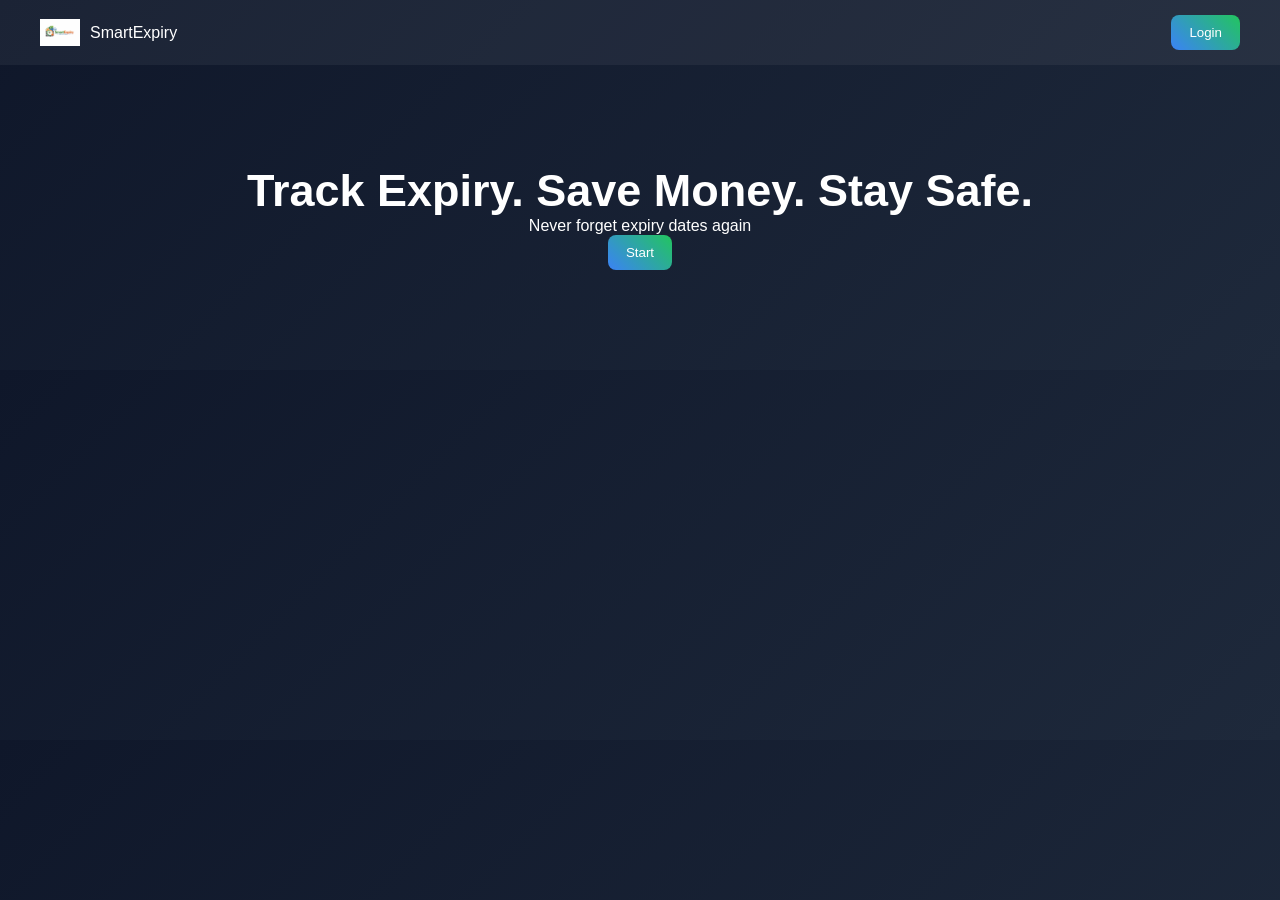
==== index.html @ aba37f8c "Add files via upload" ====
<!DOCTYPE html>
<html>
<head>
<meta charset="UTF-8">
<title>Smart Expiry</title>

<link rel="stylesheet" href="style1.css">
<link rel="manifest" href="manifest.json">
<meta name="theme-color" content="#1e293b">

<link rel="apple-touch-icon" href="icons/icon-192.png">
<meta name="apple-mobile-web-app-capable" content="yes">
<meta name="apple-mobile-web-app-status-bar-style" content="black-translucent">
</head>

<body>

<div class="navbar">
    <div class="logo">
        <img src="SmartExpiry Logo.png" width="40"> SmartExpiry
    </div>
    <button onclick="goLogin()">Login</button>
</div>

<div class="hero">
    <h1>Track Expiry. Save Money. Stay Safe.</h1>
    <p>Never forget expiry dates again</p>
    <button onclick="goLogin()">Start</button>
</div>

<script>
function goLogin(){
    window.location.href="login1.html";
}
</script>

<script>
if ("serviceWorker" in navigator) {
    navigator.serviceWorker.register("/javas/sw.js");
}
</script>

</body>
</html>
---- style1.css ----
* {
    margin:0;
    padding:0;
    box-sizing:border-box;
    font-family: 'Segoe UI', sans-serif;
}

body {
    background: linear-gradient(135deg, #0f172a, #1e293b);
    color:white;
}

.navbar {
    display:flex;
    justify-content:space-between;
    padding:15px 40px;
    background: rgba(255,255,255,0.05);
}

.logo {
    display:flex;
    align-items:center;
    gap:10px;
}

button {
    background: linear-gradient(45deg,#3b82f6,#22c55e);
    border:none;
    padding:10px 18px;
    color:white;
    border-radius:8px;
    cursor:pointer;
}

.hero {
    text-align:center;
    padding:100px 20px;
}

.hero h1 {
    font-size:45px;
}

.form {
    text-align:center;
    padding:30px;
}

input {
    padding:10px;
    margin:5px;
}

#list {
    display:flex;
    flex-wrap:wrap;
    justify-content:center;
}

.item {
    background:#1e293b;
    margin:10px;
    padding:15px;
    border-radius:10px;
    width:250px;
    text-align:center;
}

/* Stats */
/* Stats */
.stats {
    display:flex;
    justify-content:center;
    gap:20px;
    padding:20px;
    flex-wrap:wrap;
}

.stat-card {
    background:#1e293b;
    padding:20px;
    border-radius:12px;
    width:150px;
    text-align:center;
}

/* Chart */
.chart-box {
    width:80%;
    margin:20px auto;
    background:#1e293b;
    padding:20px;
    border-radius:12px;
}

/* Search */
.search-box {
    text-align:center;
}

.search-box input {
    padding:10px;
    width:60%;
    border-radius:8px;
    border:none;
}

/* Items */
.item {
    background:#1e293b;
    padding:15px;
    margin:10px;
    border-radius:10px;
    transition:0.3s;
}

.item:hover {
    transform:scale(1.03);
}

/* Notifications */
#notify {
    position:fixed;
    top:20px;
    right:20px;
}

.toast {
    background:#1e293b;
    padding:15px;
    margin-top:10px;
    border-radius:8px;
}

.toast.success { border-left:5px solid #22c55e; }
.toast.warning { border-left:5px solid #facc15; }
.toast.error { border-left:5px solid #ef4444; }

/* Colors */
.green { border-left:5px solid #22c55e; }
.yellow { border-left:5px solid #facc15; }
.red { border-left:5px solid #ef4444; }

/* Mobile */
@media (max-width:768px) {
    .stats { flex-direction:column; align-items:center; }
    .chart-box { width:95%; }
}
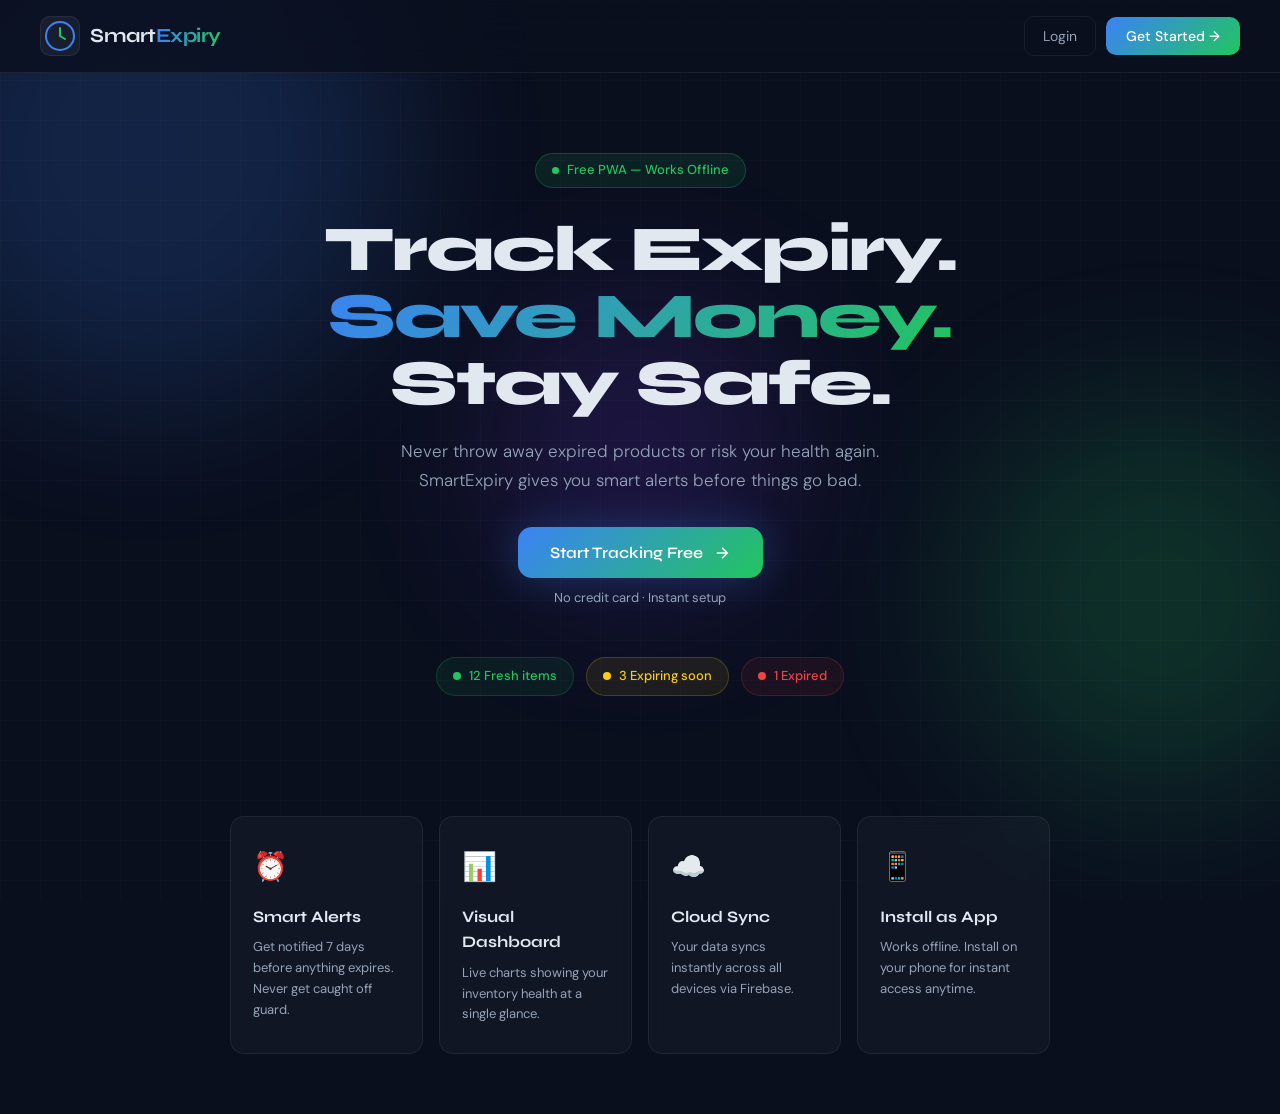
==== commit 91277f34: "Add files via upload" ====
--- a/index.html
+++ b/index.html
@@ -1,44 +1,140 @@
 <!DOCTYPE html>
-<html>
+<html lang="en">
 <head>
 <meta charset="UTF-8">
-<title>Smart Expiry</title>
-
+<meta name="viewport" content="width=device-width, initial-scale=1.0">
+<title>SmartExpiry — Track Expiry. Save Money. Stay Safe.</title>
 <link rel="stylesheet" href="style1.css">
 <link rel="manifest" href="manifest.json">
-<meta name="theme-color" content="#1e293b">
+<meta name="theme-color" content="#0a0f1e">
+<link rel="apple-touch-icon" href="icons/icon-192.png">
+<meta name="mobile-web-app-capable" content="yes">
+<meta name="apple-mobile-web-app-status-bar-style" content="black-translucent">
+<link href="https://fonts.googleapis.com/css2?family=Syne:wght@400;600;700;800&family=DM+Sans:ital,wght@0,300;0,400;0,500;1,300&display=swap" rel="stylesheet">
+</head>
+<body class="landing-page">
 
-<link rel="apple-touch-icon" href="icons/icon-192.png">
-<meta name="apple-mobile-web-app-capable" content="yes">
-<meta name="apple-mobile-web-app-status-bar-style" content="black-translucent">
-</head>
+<!-- Animated background -->
+<div class="bg-orbs">
+  <div class="orb orb1"></div>
+  <div class="orb orb2"></div>
+  <div class="orb orb3"></div>
+</div>
+<div class="grid-overlay"></div>
 
-<body>
+<!-- Navbar -->
+<nav class="navbar">
+  <div class="nav-brand">
+    <div class="logo-mark">
+      <svg width="32" height="32" viewBox="0 0 32 32" fill="none">
+        <circle cx="16" cy="16" r="14" stroke="url(#g1)" stroke-width="2"/>
+        <path d="M16 8v8l5 3" stroke="#22c55e" stroke-width="2" stroke-linecap="round"/>
+        <defs>
+          <linearGradient id="g1" x1="0" y1="0" x2="32" y2="32">
+            <stop offset="0%" stop-color="#3b82f6"/>
+            <stop offset="100%" stop-color="#22c55e"/>
+          </linearGradient>
+        </defs>
+      </svg>
+    </div>
+    <span class="brand-name">Smart<em>Expiry</em></span>
+  </div>
+  <div class="nav-actions">
+    <button class="btn-ghost" onclick="goLogin()">Login</button>
+    <button class="btn-primary" onclick="goLogin()">Get Started →</button>
+  </div>
+</nav>
 
-<div class="navbar">
-    <div class="logo">
-        <img src="SmartExpiry Logo.png" width="40"> SmartExpiry
+<!-- Hero -->
+<section class="hero">
+  <div class="hero-badge">
+    <span class="badge-dot"></span>
+    Free PWA — Works Offline
+  </div>
+  <h1 class="hero-title">
+    Track Expiry.<br>
+    <span class="gradient-text">Save Money.</span><br>
+    Stay Safe.
+  </h1>
+  <p class="hero-sub">Never throw away expired products or risk your health again. SmartExpiry gives you smart alerts before things go bad.</p>
+  <div class="hero-cta">
+    <button class="btn-hero" onclick="goLogin()">
+      <span>Start Tracking Free</span>
+      <svg width="18" height="18" viewBox="0 0 24 24" fill="none" stroke="currentColor" stroke-width="2"><path d="M5 12h14M12 5l7 7-7 7"/></svg>
+    </button>
+    <p class="hero-note">No credit card · Instant setup</p>
+  </div>
+
+  <!-- Floating stats -->
+  <div class="hero-stats">
+    <div class="stat-pill green-pill">
+      <span class="pill-dot green-dot"></span>
+      <span>12 Fresh items</span>
     </div>
-    <button onclick="goLogin()">Login</button>
-</div>
+    <div class="stat-pill yellow-pill">
+      <span class="pill-dot yellow-dot"></span>
+      <span>3 Expiring soon</span>
+    </div>
+    <div class="stat-pill red-pill">
+      <span class="pill-dot red-dot"></span>
+      <span>1 Expired</span>
+    </div>
+  </div>
+</section>
 
-<div class="hero">
-    <h1>Track Expiry. Save Money. Stay Safe.</h1>
-    <p>Never forget expiry dates again</p>
-    <button onclick="goLogin()">Start</button>
-</div>
+<!-- Features -->
+<section class="features">
+  <div class="features-grid">
+    <div class="feature-card">
+      <div class="feature-icon">⏰</div>
+      <h3>Smart Alerts</h3>
+      <p>Get notified 7 days before anything expires. Never get caught off guard.</p>
+    </div>
+    <div class="feature-card">
+      <div class="feature-icon">📊</div>
+      <h3>Visual Dashboard</h3>
+      <p>Live charts showing your inventory health at a single glance.</p>
+    </div>
+    <div class="feature-card">
+      <div class="feature-icon">☁️</div>
+      <h3>Cloud Sync</h3>
+      <p>Your data syncs instantly across all devices via Firebase.</p>
+    </div>
+    <div class="feature-card">
+      <div class="feature-icon">📱</div>
+      <h3>Install as App</h3>
+      <p>Works offline. Install on your phone for instant access anytime.</p>
+    </div>
+  </div>
+</section>
+
+<!-- Install button -->
+<button id="installBtn" class="install-fab">
+  <svg width="20" height="20" viewBox="0 0 24 24" fill="none" stroke="currentColor" stroke-width="2"><path d="M12 2v13M7 11l5 5 5-5"/><path d="M3 19h18"/></svg>
+  Install App
+</button>
 
 <script>
-function goLogin(){
-    window.location.href="login1.html";
+function goLogin(){ window.location.href = "login1.html"; }
+if ("serviceWorker" in navigator) {
+  navigator.serviceWorker.register("javas/sw.js")
+    .then(() => console.log("SW Registered"))
+    .catch(err => console.log("SW error:", err));
 }
+let deferredPrompt;
+const installBtn = document.getElementById("installBtn");
+window.addEventListener("beforeinstallprompt", (e) => {
+  e.preventDefault();
+  deferredPrompt = e;
+  installBtn.style.display = "flex";
+});
+installBtn.addEventListener("click", async () => {
+  if (!deferredPrompt) return;
+  deferredPrompt.prompt();
+  const choice = await deferredPrompt.userChoice;
+  deferredPrompt = null;
+  installBtn.style.display = "none";
+});
 </script>
-
-<script>
-if ("serviceWorker" in navigator) {
-    navigator.serviceWorker.register("/javas/sw.js");
-}
-</script>
-
 </body>
 </html>
--- a/style1.css
+++ b/style1.css
@@ -1,148 +1,873 @@
-* {
-    margin:0;
-    padding:0;
-    box-sizing:border-box;
-    font-family: 'Segoe UI', sans-serif;
-}
+/* =============================================
+   SmartExpiry — Complete Stylesheet
+   ============================================= */
+
+@import url('https://fonts.googleapis.com/css2?family=Syne:wght@400;600;700;800&family=DM+Sans:ital,wght@0,300;0,400;0,500;1,300&display=swap');
+
+/* ---- CSS Variables ---- */
+:root {
+  --bg:         #0a0f1e;
+  --bg2:        #0f172a;
+  --surface:    #111827;
+  --surface2:   #1a2438;
+  --border:     rgba(255,255,255,0.07);
+  --text:       #e2e8f0;
+  --text2:      #94a3b8;
+  --green:      #22c55e;
+  --yellow:     #facc15;
+  --red:        #ef4444;
+  --blue:       #3b82f6;
+  --font-head:  'Syne', sans-serif;
+  --font-body:  'DM Sans', sans-serif;
+  --radius:     14px;
+  --transition: 0.25s cubic-bezier(0.4,0,0.2,1);
+}
+
+/* ---- Reset ---- */
+*, *::before, *::after {
+  margin: 0; padding: 0;
+  box-sizing: border-box;
+}
+
+html { scroll-behavior: smooth; }
 
 body {
-    background: linear-gradient(135deg, #0f172a, #1e293b);
-    color:white;
-}
-
+  background: var(--bg);
+  color: var(--text);
+  font-family: var(--font-body);
+  font-size: 15px;
+  line-height: 1.6;
+  min-height: 100vh;
+  overflow-x: hidden;
+  position: relative;
+}
+
+/* ---- Background Orbs ---- */
+.bg-orbs {
+  position: fixed;
+  inset: 0;
+  pointer-events: none;
+  z-index: 0;
+  overflow: hidden;
+}
+.orb {
+  position: absolute;
+  border-radius: 50%;
+  filter: blur(80px);
+  opacity: 0.18;
+}
+.orb1 { width: 500px; height: 500px; background: var(--blue);   top: -100px; left: -100px; animation: orbFloat 12s ease-in-out infinite; }
+.orb2 { width: 400px; height: 400px; background: var(--green);  bottom: 100px; right: -80px; animation: orbFloat 16s ease-in-out infinite reverse; }
+.orb3 { width: 300px; height: 300px; background: #7c3aed; top: 50%; left: 50%; transform: translate(-50%,-50%); animation: orbFloat 10s ease-in-out infinite 4s; }
+
+@keyframes orbFloat {
+  0%,100% { transform: translateY(0) scale(1); }
+  50%      { transform: translateY(-30px) scale(1.05); }
+}
+
+.grid-overlay {
+  position: fixed;
+  inset: 0;
+  pointer-events: none;
+  z-index: 0;
+  background-image:
+    linear-gradient(rgba(255,255,255,0.02) 1px, transparent 1px),
+    linear-gradient(90deg, rgba(255,255,255,0.02) 1px, transparent 1px);
+  background-size: 40px 40px;
+}
+
+/* All content above bg */
+body > *:not(.bg-orbs):not(.grid-overlay) {
+  position: relative;
+  z-index: 1;
+}
+
+/* =============================================
+   SHARED COMPONENTS
+   ============================================= */
+
+/* ---- Navbar ---- */
 .navbar {
-    display:flex;
-    justify-content:space-between;
-    padding:15px 40px;
-    background: rgba(255,255,255,0.05);
-}
-
-.logo {
-    display:flex;
-    align-items:center;
-    gap:10px;
-}
-
-button {
-    background: linear-gradient(45deg,#3b82f6,#22c55e);
-    border:none;
-    padding:10px 18px;
-    color:white;
-    border-radius:8px;
-    cursor:pointer;
-}
-
-.hero {
-    text-align:center;
-    padding:100px 20px;
-}
-
-.hero h1 {
-    font-size:45px;
-}
-
-.form {
-    text-align:center;
-    padding:30px;
-}
-
-input {
-    padding:10px;
-    margin:5px;
-}
-
-#list {
-    display:flex;
-    flex-wrap:wrap;
-    justify-content:center;
-}
-
-.item {
-    background:#1e293b;
-    margin:10px;
-    padding:15px;
-    border-radius:10px;
-    width:250px;
-    text-align:center;
-}
-
-/* Stats */
-/* Stats */
+  display: flex;
+  align-items: center;
+  justify-content: space-between;
+  padding: 16px 40px;
+  background: rgba(10,15,30,0.8);
+  backdrop-filter: blur(20px);
+  border-bottom: 1px solid var(--border);
+  position: sticky;
+  top: 0;
+  z-index: 100;
+}
+
+.nav-brand {
+  display: flex;
+  align-items: center;
+  gap: 10px;
+  text-decoration: none;
+}
+
+.logo-mark {
+  display: flex;
+  align-items: center;
+  justify-content: center;
+  width: 40px; height: 40px;
+  background: rgba(255,255,255,0.05);
+  border-radius: 10px;
+  border: 1px solid var(--border);
+}
+
+.brand-name {
+  font-family: var(--font-head);
+  font-size: 20px;
+  font-weight: 700;
+  color: var(--text);
+  letter-spacing: -0.5px;
+}
+.brand-name em {
+  font-style: normal;
+  background: linear-gradient(90deg, var(--blue), var(--green));
+  background-clip: text;
+  -webkit-background-clip: text;
+  -webkit-text-fill-color: transparent;
+}
+
+.nav-actions {
+  display: flex;
+  align-items: center;
+  gap: 10px;
+}
+
+.nav-right {
+  display: flex;
+  align-items: center;
+  gap: 12px;
+}
+
+.nav-user {
+  font-size: 13px;
+  color: var(--text2);
+  background: var(--surface);
+  padding: 6px 14px;
+  border-radius: 20px;
+  border: 1px solid var(--border);
+  max-width: 200px;
+  overflow: hidden;
+  text-overflow: ellipsis;
+  white-space: nowrap;
+}
+
+/* ---- Buttons ---- */
+button { cursor: pointer; font-family: var(--font-body); }
+
+.btn-primary {
+  background: linear-gradient(135deg, var(--blue), var(--green));
+  border: none;
+  padding: 10px 20px;
+  color: white;
+  border-radius: 10px;
+  font-size: 14px;
+  font-weight: 500;
+  transition: var(--transition);
+  display: inline-flex;
+  align-items: center;
+  gap: 6px;
+}
+.btn-primary:hover { opacity: 0.88; transform: translateY(-1px); }
+
+.btn-ghost {
+  background: transparent;
+  border: 1px solid var(--border);
+  padding: 10px 18px;
+  color: var(--text2);
+  border-radius: 10px;
+  font-size: 14px;
+  transition: var(--transition);
+}
+.btn-ghost:hover { border-color: rgba(255,255,255,0.2); color: var(--text); background: var(--surface); }
+
+.btn-logout {
+  background: rgba(239,68,68,0.1);
+  border: 1px solid rgba(239,68,68,0.2);
+  padding: 8px 16px;
+  color: var(--red);
+  border-radius: 10px;
+  font-size: 13px;
+  display: inline-flex;
+  align-items: center;
+  gap: 6px;
+  transition: var(--transition);
+}
+.btn-logout:hover { background: rgba(239,68,68,0.2); }
+
+/* ---- Input groups ---- */
+.input-group {
+  display: flex;
+  flex-direction: column;
+  gap: 6px;
+  margin-bottom: 16px;
+}
+.input-group label {
+  font-size: 12px;
+  font-weight: 500;
+  color: var(--text2);
+  text-transform: uppercase;
+  letter-spacing: 0.06em;
+}
+.input-wrap {
+  position: relative;
+  display: flex;
+  align-items: center;
+}
+.input-icon {
+  position: absolute;
+  left: 14px;
+  color: var(--text2);
+  pointer-events: none;
+}
+.input-wrap input {
+  width: 100%;
+  background: var(--surface2);
+  border: 1px solid var(--border);
+  border-radius: 10px;
+  padding: 11px 14px 11px 40px;
+  color: var(--text);
+  font-size: 14px;
+  font-family: var(--font-body);
+  transition: var(--transition);
+  outline: none;
+  appearance: none;
+  -webkit-appearance: none;
+}
+.input-wrap input:focus {
+  border-color: var(--blue);
+  background: rgba(59,130,246,0.06);
+  box-shadow: 0 0 0 3px rgba(59,130,246,0.12);
+}
+.input-wrap input::placeholder { color: rgba(148,163,184,0.5); }
+
+/* Calendar icon color fix */
+input[type="date"]::-webkit-calendar-picker-indicator {
+  filter: invert(0.7);
+}
+
+.toggle-pass {
+  position: absolute;
+  right: 12px;
+  background: none;
+  border: none;
+  color: var(--text2);
+  padding: 4px;
+  transition: var(--transition);
+}
+.toggle-pass:hover { color: var(--text); }
+
+/* =============================================
+   LANDING PAGE
+   ============================================= */
+.landing-page .hero {
+  text-align: center;
+  padding: 80px 20px 60px;
+  max-width: 720px;
+  margin: 0 auto;
+}
+
+.hero-badge {
+  display: inline-flex;
+  align-items: center;
+  gap: 8px;
+  background: rgba(34,197,94,0.1);
+  border: 1px solid rgba(34,197,94,0.25);
+  color: var(--green);
+  padding: 6px 16px;
+  border-radius: 20px;
+  font-size: 13px;
+  font-weight: 500;
+  margin-bottom: 28px;
+}
+.badge-dot {
+  width: 7px; height: 7px;
+  background: var(--green);
+  border-radius: 50%;
+  animation: pulse 2s infinite;
+}
+@keyframes pulse {
+  0%,100% { opacity:1; transform: scale(1); }
+  50%      { opacity:0.5; transform: scale(1.4); }
+}
+
+.hero-title {
+  font-family: var(--font-head);
+  font-size: clamp(38px, 7vw, 64px);
+  font-weight: 800;
+  line-height: 1.05;
+  letter-spacing: -2px;
+  margin-bottom: 20px;
+}
+
+.gradient-text {
+  background: linear-gradient(135deg, var(--blue), var(--green));
+  background-clip: text;
+  -webkit-background-clip: text;
+  -webkit-text-fill-color: transparent;
+}
+
+.hero-sub {
+  font-size: 17px;
+  color: var(--text2);
+  max-width: 480px;
+  margin: 0 auto 32px;
+  line-height: 1.7;
+  font-weight: 300;
+}
+
+.hero-cta {
+  display: flex;
+  flex-direction: column;
+  align-items: center;
+  gap: 10px;
+  margin-bottom: 48px;
+}
+
+.btn-hero {
+  background: linear-gradient(135deg, var(--blue), var(--green));
+  border: none;
+  padding: 16px 32px;
+  color: white;
+  border-radius: 14px;
+  font-size: 16px;
+  font-weight: 600;
+  font-family: var(--font-head);
+  display: inline-flex;
+  align-items: center;
+  gap: 10px;
+  transition: var(--transition);
+  box-shadow: 0 0 40px rgba(59,130,246,0.3);
+}
+.btn-hero:hover { transform: translateY(-2px); box-shadow: 0 0 60px rgba(59,130,246,0.45); }
+
+.hero-note {
+  font-size: 13px;
+  color: var(--text2);
+}
+
+/* Floating stat pills */
+.hero-stats {
+  display: flex;
+  justify-content: center;
+  gap: 12px;
+  flex-wrap: wrap;
+}
+.stat-pill {
+  display: inline-flex;
+  align-items: center;
+  gap: 8px;
+  padding: 8px 16px;
+  border-radius: 20px;
+  font-size: 13px;
+  font-weight: 500;
+  border: 1px solid;
+  animation: floatUp 0.6s ease both;
+}
+.green-pill  { background: rgba(34,197,94,0.08);  border-color: rgba(34,197,94,0.2);  color: var(--green); }
+.yellow-pill { background: rgba(250,204,21,0.08); border-color: rgba(250,204,21,0.2); color: var(--yellow); }
+.red-pill    { background: rgba(239,68,68,0.08);  border-color: rgba(239,68,68,0.2);  color: var(--red); }
+
+.pill-dot { width: 8px; height: 8px; border-radius: 50%; }
+.green-dot  { background: var(--green); }
+.yellow-dot { background: var(--yellow); }
+.red-dot    { background: var(--red); }
+
+@keyframes floatUp {
+  from { opacity:0; transform: translateY(16px); }
+  to   { opacity:1; transform: translateY(0); }
+}
+
+/* Features section */
+.features {
+  padding: 60px 40px;
+  max-width: 900px;
+  margin: 0 auto;
+}
+.features-grid {
+  display: grid;
+  grid-template-columns: repeat(auto-fit, minmax(190px, 1fr));
+  gap: 16px;
+}
+.feature-card {
+  background: rgba(255,255,255,0.03);
+  border: 1px solid var(--border);
+  border-radius: var(--radius);
+  padding: 28px 22px;
+  transition: var(--transition);
+  backdrop-filter: blur(10px);
+}
+.feature-card:hover {
+  background: rgba(255,255,255,0.06);
+  border-color: rgba(59,130,246,0.3);
+  transform: translateY(-4px);
+}
+.feature-icon {
+  font-size: 28px;
+  margin-bottom: 14px;
+}
+.feature-card h3 {
+  font-family: var(--font-head);
+  font-size: 16px;
+  font-weight: 700;
+  margin-bottom: 8px;
+}
+.feature-card p {
+  font-size: 13px;
+  color: var(--text2);
+  line-height: 1.6;
+}
+
+/* Install FAB */
+.install-fab {
+  display: none;
+  position: fixed;
+  bottom: 24px;
+  right: 24px;
+  background: linear-gradient(135deg, var(--blue), var(--green));
+  border: none;
+  padding: 14px 20px;
+  color: white;
+  border-radius: 50px;
+  font-size: 14px;
+  font-weight: 600;
+  align-items: center;
+  gap: 8px;
+  box-shadow: 0 4px 30px rgba(34,197,94,0.35);
+  z-index: 999;
+  transition: var(--transition);
+}
+.install-fab:hover { transform: scale(1.05); }
+
+/* =============================================
+   AUTH PAGES (Login & Signup)
+   ============================================= */
+.auth-page {
+  display: flex;
+  flex-direction: column;
+  justify-content: center;
+  min-height: 100vh;
+}
+
+.auth-wrapper {
+  display: flex;
+  align-items: stretch;
+  min-height: 100vh;
+  max-width: 960px;
+  margin: 0 auto;
+  width: 100%;
+  padding: 40px 20px;
+  gap: 40px;
+  align-items: center;
+}
+
+.auth-panel-left {
+  flex: 1;
+  display: flex;
+  flex-direction: column;
+  gap: 32px;
+  padding: 20px;
+}
+
+.auth-brand {
+  display: flex;
+  align-items: center;
+  gap: 10px;
+}
+
+.auth-tagline h2 {
+  font-family: var(--font-head);
+  font-size: 40px;
+  font-weight: 800;
+  letter-spacing: -1.5px;
+  line-height: 1.1;
+  margin-bottom: 8px;
+}
+.auth-tagline p {
+  font-size: 16px;
+  color: var(--text2);
+  font-weight: 300;
+}
+
+.auth-features-list {
+  display: flex;
+  flex-direction: column;
+  gap: 10px;
+}
+.auth-feat {
+  display: flex;
+  align-items: center;
+  gap: 10px;
+  font-size: 14px;
+  color: var(--text2);
+}
+.feat-check {
+  width: 22px; height: 22px;
+  background: rgba(34,197,94,0.15);
+  border: 1px solid rgba(34,197,94,0.3);
+  color: var(--green);
+  border-radius: 50%;
+  display: flex;
+  align-items: center;
+  justify-content: center;
+  font-size: 11px;
+  flex-shrink: 0;
+}
+
+.auth-card {
+  flex: 1;
+  background: rgba(255,255,255,0.03);
+  border: 1px solid var(--border);
+  border-radius: 20px;
+  padding: 40px 36px;
+  backdrop-filter: blur(20px);
+  max-width: 420px;
+  width: 100%;
+}
+
+.auth-title {
+  font-family: var(--font-head);
+  font-size: 26px;
+  font-weight: 700;
+  margin-bottom: 4px;
+  letter-spacing: -0.5px;
+}
+.auth-subtitle {
+  font-size: 14px;
+  color: var(--text2);
+  margin-bottom: 28px;
+  font-weight: 300;
+}
+
+.btn-auth {
+  width: 100%;
+  background: linear-gradient(135deg, var(--blue), var(--green));
+  border: none;
+  padding: 13px 20px;
+  color: white;
+  border-radius: 12px;
+  font-size: 15px;
+  font-weight: 600;
+  font-family: var(--font-head);
+  display: flex;
+  align-items: center;
+  justify-content: center;
+  gap: 8px;
+  transition: var(--transition);
+  margin-bottom: 16px;
+  box-shadow: 0 4px 24px rgba(59,130,246,0.25);
+}
+.btn-auth:hover { opacity: 0.9; transform: translateY(-1px); box-shadow: 0 8px 32px rgba(59,130,246,0.35); }
+
+.auth-error {
+  font-size: 13px;
+  color: var(--red);
+  text-align: center;
+  min-height: 20px;
+  margin-bottom: 4px;
+}
+
+.auth-switch {
+  text-align: center;
+  font-size: 13px;
+  color: var(--text2);
+  margin-top: 4px;
+}
+.auth-switch a {
+  color: var(--blue);
+  text-decoration: none;
+  font-weight: 500;
+}
+.auth-switch a:hover { text-decoration: underline; }
+
+/* Password strength */
+.strength-bar {
+  height: 3px;
+  background: var(--surface2);
+  border-radius: 4px;
+  margin: -8px 0 6px;
+  overflow: hidden;
+}
+.strength-fill {
+  height: 100%;
+  width: 0;
+  border-radius: 4px;
+  transition: width 0.3s, background 0.3s;
+}
+.strength-label {
+  font-size: 11px;
+  margin-bottom: 16px;
+  font-weight: 500;
+}
+
+/* =============================================
+   DASHBOARD PAGE
+   ============================================= */
+.dashboard-page {
+  background: var(--bg);
+}
+
+.dash-header {
+  padding: 28px 40px 12px;
+  display: flex;
+  align-items: flex-end;
+  justify-content: space-between;
+}
+.dash-title {
+  font-family: var(--font-head);
+  font-size: 30px;
+  font-weight: 800;
+  letter-spacing: -1px;
+}
+.dash-sub {
+  font-size: 13px;
+  color: var(--text2);
+  margin-top: 4px;
+}
+
+/* Stats row */
 .stats {
-    display:flex;
-    justify-content:center;
-    gap:20px;
-    padding:20px;
-    flex-wrap:wrap;
-}
-
+  display: flex;
+  gap: 16px;
+  padding: 0 40px 24px;
+  flex-wrap: wrap;
+}
 .stat-card {
-    background:#1e293b;
-    padding:20px;
-    border-radius:12px;
-    width:150px;
-    text-align:center;
+  flex: 1;
+  min-width: 140px;
+  background: var(--surface);
+  border: 1px solid var(--border);
+  border-radius: var(--radius);
+  padding: 20px;
+  display: flex;
+  align-items: center;
+  gap: 16px;
+  transition: var(--transition);
+}
+.stat-card:hover { transform: translateY(-2px); border-color: rgba(255,255,255,0.12); }
+.green-card  { border-left: 3px solid var(--green); }
+.yellow-card { border-left: 3px solid var(--yellow); }
+.red-card    { border-left: 3px solid var(--red); }
+
+.stat-icon { font-size: 22px; }
+.stat-label { font-size: 12px; color: var(--text2); text-transform: uppercase; letter-spacing: 0.05em; margin-bottom: 2px; }
+.stat-num {
+  font-family: var(--font-head);
+  font-size: 28px;
+  font-weight: 800;
+  letter-spacing: -1px;
+  line-height: 1;
+}
+
+/* Main row */
+.dash-main {
+  display: grid;
+  grid-template-columns: 1fr 380px;
+  gap: 20px;
+  padding: 0 40px 24px;
+}
+
+.section-title {
+  font-family: var(--font-head);
+  font-size: 16px;
+  font-weight: 700;
+  margin-bottom: 16px;
+  color: var(--text);
 }
 
 /* Chart */
 .chart-box {
-    width:80%;
-    margin:20px auto;
-    background:#1e293b;
-    padding:20px;
-    border-radius:12px;
-}
+  background: var(--surface);
+  border: 1px solid var(--border);
+  border-radius: var(--radius);
+  padding: 24px;
+}
+
+/* Add form card */
+.add-card {
+  background: var(--surface);
+  border: 1px solid var(--border);
+  border-radius: var(--radius);
+  padding: 24px;
+}
+.add-form { display: flex; flex-direction: column; }
+
+.btn-add {
+  background: linear-gradient(135deg, var(--blue), var(--green));
+  border: none;
+  padding: 12px;
+  color: white;
+  border-radius: 10px;
+  font-size: 14px;
+  font-weight: 600;
+  display: flex;
+  align-items: center;
+  justify-content: center;
+  gap: 8px;
+  transition: var(--transition);
+  margin-top: 4px;
+}
+.btn-add:hover { opacity: 0.88; transform: translateY(-1px); }
 
 /* Search */
+.search-section {
+  padding: 0 40px 20px;
+}
 .search-box {
-    text-align:center;
-}
-
+  position: relative;
+  max-width: 400px;
+  display: flex;
+  align-items: center;
+}
+.search-box svg {
+  position: absolute;
+  left: 14px;
+  color: var(--text2);
+}
 .search-box input {
-    padding:10px;
-    width:60%;
-    border-radius:8px;
-    border:none;
-}
-
-/* Items */
+  width: 100%;
+  background: var(--surface);
+  border: 1px solid var(--border);
+  border-radius: 10px;
+  padding: 10px 14px 10px 40px;
+  color: var(--text);
+  font-size: 14px;
+  font-family: var(--font-body);
+  outline: none;
+  transition: var(--transition);
+}
+.search-box input:focus {
+  border-color: var(--blue);
+  box-shadow: 0 0 0 3px rgba(59,130,246,0.1);
+}
+.search-box input::placeholder { color: rgba(148,163,184,0.4); }
+
+/* List section */
+.list-section {
+  padding: 0 40px 60px;
+}
+#list {
+  display: grid;
+  grid-template-columns: repeat(auto-fill, minmax(220px, 1fr));
+  gap: 14px;
+  margin-top: 8px;
+}
+
+/* Item cards */
 .item {
-    background:#1e293b;
-    padding:15px;
-    margin:10px;
-    border-radius:10px;
-    transition:0.3s;
-}
-
-.item:hover {
-    transform:scale(1.03);
-}
-
-/* Notifications */
+  background: var(--surface);
+  border: 1px solid var(--border);
+  border-radius: var(--radius);
+  padding: 18px;
+  transition: var(--transition);
+  display: flex;
+  flex-direction: column;
+  gap: 8px;
+}
+.item:hover { transform: translateY(-3px); box-shadow: 0 8px 32px rgba(0,0,0,0.3); }
+
+.item-name {
+  font-family: var(--font-head);
+  font-size: 15px;
+  font-weight: 700;
+}
+.item-date {
+  font-size: 12px;
+  color: var(--text2);
+}
+.item-badge {
+  display: inline-block;
+  padding: 3px 10px;
+  border-radius: 20px;
+  font-size: 11px;
+  font-weight: 600;
+  text-transform: uppercase;
+  letter-spacing: 0.05em;
+  width: fit-content;
+}
+.badge-fresh   { background: rgba(34,197,94,0.12);  color: var(--green); }
+.badge-warning { background: rgba(250,204,21,0.12); color: var(--yellow); }
+.badge-expired { background: rgba(239,68,68,0.12);  color: var(--red); }
+
+.item-delete {
+  background: rgba(239,68,68,0.08);
+  border: 1px solid rgba(239,68,68,0.15);
+  color: var(--red);
+  border-radius: 8px;
+  padding: 6px 12px;
+  font-size: 12px;
+  font-weight: 500;
+  margin-top: 4px;
+  transition: var(--transition);
+  width: 100%;
+}
+.item-delete:hover { background: rgba(239,68,68,0.2); }
+
+/* Item border colors */
+.item.fresh   { border-left: 3px solid var(--green); }
+.item.warning { border-left: 3px solid var(--yellow); }
+.item.expired { border-left: 3px solid var(--red); }
+
+/* ---- Toast Notifications ---- */
 #notify {
-    position:fixed;
-    top:20px;
-    right:20px;
-}
-
+  position: fixed;
+  top: 80px;
+  right: 20px;
+  z-index: 9999;
+  display: flex;
+  flex-direction: column;
+  gap: 8px;
+}
 .toast {
-    background:#1e293b;
-    padding:15px;
-    margin-top:10px;
-    border-radius:8px;
-}
-
-.toast.success { border-left:5px solid #22c55e; }
-.toast.warning { border-left:5px solid #facc15; }
-.toast.error { border-left:5px solid #ef4444; }
-
-/* Colors */
-.green { border-left:5px solid #22c55e; }
-.yellow { border-left:5px solid #facc15; }
-.red { border-left:5px solid #ef4444; }
-
-/* Mobile */
-@media (max-width:768px) {
-    .stats { flex-direction:column; align-items:center; }
-    .chart-box { width:95%; }
+  background: var(--surface2);
+  border: 1px solid var(--border);
+  padding: 14px 18px;
+  border-radius: 10px;
+  font-size: 13px;
+  max-width: 300px;
+  animation: slideIn 0.3s ease;
+  box-shadow: 0 8px 32px rgba(0,0,0,0.4);
+}
+@keyframes slideIn {
+  from { opacity:0; transform: translateX(20px); }
+  to   { opacity:1; transform: translateX(0); }
+}
+.toast.success { border-left: 4px solid var(--green); }
+.toast.warning { border-left: 4px solid var(--yellow); }
+.toast.error   { border-left: 4px solid var(--red); }
+
+/* =============================================
+   RESPONSIVE
+   ============================================= */
+@media (max-width: 900px) {
+  .dash-main { grid-template-columns: 1fr; }
+}
+
+@media (max-width: 768px) {
+  .navbar { padding: 14px 20px; }
+  .dash-header, .stats, .dash-main, .search-section, .list-section { padding-left: 20px; padding-right: 20px; }
+  .dash-title { font-size: 24px; }
+  .stats { gap: 10px; }
+  .stat-card { min-width: 120px; padding: 14px; }
+  .stat-num { font-size: 22px; }
+  .auth-wrapper { flex-direction: column; padding: 30px 20px; gap: 24px; }
+  .auth-panel-left { gap: 20px; }
+  .auth-tagline h2 { font-size: 28px; }
+  .auth-card { padding: 30px 24px; }
+  .hero-title { font-size: 36px; letter-spacing: -1px; }
+  .features { padding: 40px 20px; }
+  .nav-brand .brand-name { font-size: 17px; }
+}
+
+@media (max-width: 480px) {
+  .hero { padding: 60px 16px 40px; }
+  .hero-stats { gap: 8px; }
+  .stat-pill { font-size: 12px; padding: 6px 12px; }
+  #list { grid-template-columns: 1fr; }
+  .auth-features-list { display: none; }
 }
